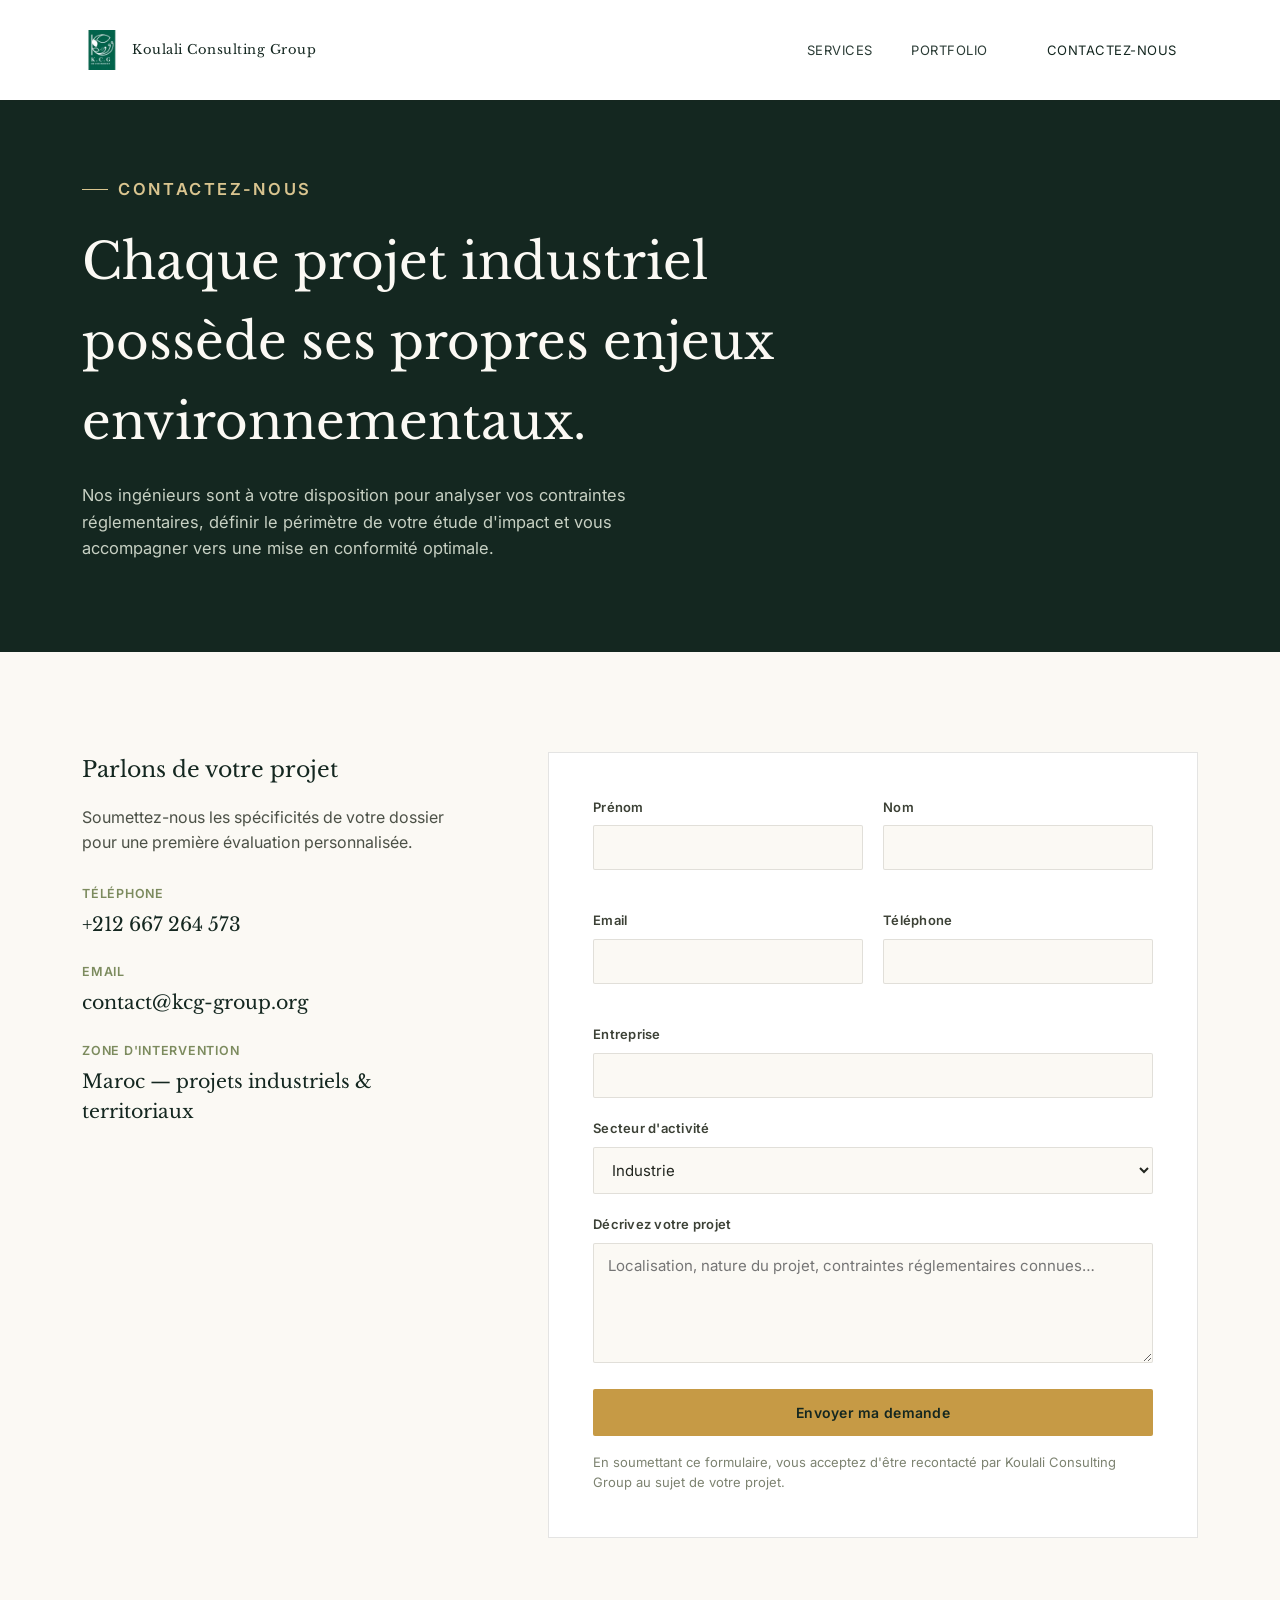
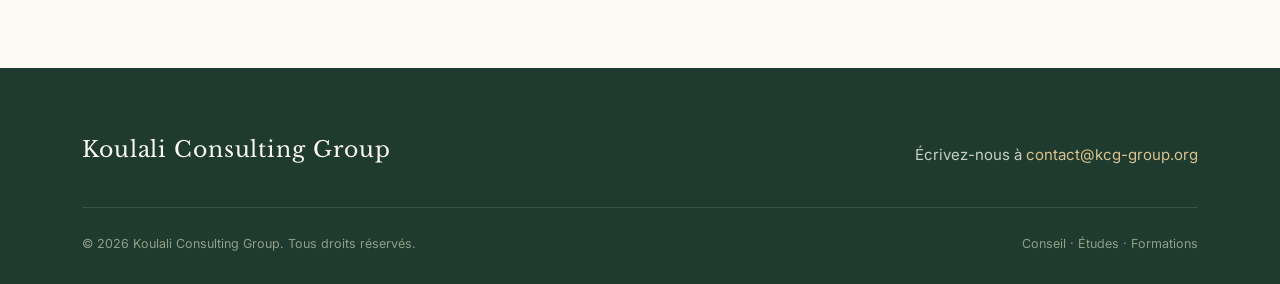
==== contact.html @ edbafaaf "contact.html" ====
<!doctype html>
<html lang="fr">
<head>
<meta charset="utf-8">
<meta name="viewport" content="width=device-width, initial-scale=1">
<title>Contactez-nous — Koulali Consulting Group</title>
<link rel="preconnect" href="https://fonts.gstatic.com" crossorigin>
<link rel="stylesheet" href="https://fonts.googleapis.com/css2?family=Libre+Baskerville:ital,wght@0,400;0,700;1,400&family=Inter:wght@400;500;600;700&display=swap">
<link rel="stylesheet" href="styles.css">
</head>
<body>

<header id="siteHeader">
  <div class="wrap">
    <a href="index.html" class="logo">
      <img src="logo.png" alt="Koulali Consulting Group Logo" style="height: 40px; vertical-align: middle; margin-right: 10px;">
      Koulali Consulting Group
    </a>
    <nav id="siteNav">
      <button class="menu-toggle" id="menuToggle" aria-label="Ouvrir le menu">
        <span></span><span></span><span></span>
      </button>
      <ul>
        <li><a href="index.html#services">Services</a></li>
        <li><a href="portfolio.html">Portfolio</a></li>
        <li><a href="contact.html" class="cta">Contactez-nous</a></li>
      </ul>
    </nav>
  </div>
</header>

<section class="page-hero">
  <div class="wrap">
    <p class="eyebrow">Contactez-nous</p>
    <h1>Chaque projet industriel possède ses propres enjeux environnementaux.</h1>
    <p>Nos ingénieurs sont à votre disposition pour analyser vos contraintes réglementaires, définir le périmètre de votre étude d'impact et vous accompagner vers une mise en conformité optimale.</p>
  </div>
</section>

<section class="contact-section">
  <div class="wrap contact-grid">

    <div class="contact-info">
      <h3>Parlons de votre projet</h3>
      <p>Soumettez-nous les spécificités de votre dossier pour une première évaluation personnalisée.</p>

      <div class="contact-detail">
        <div class="k">Téléphone</div>
        <a href="tel:+212667264573">+212 667 264 573</a>
      </div>
      <div class="contact-detail">
        <div class="k">Email</div>
        <a href="mailto:contact@kcg-group.org">contact@kcg-group.org</a>
      </div>
      <div class="contact-detail">
        <div class="k">Zone d'intervention</div>
        <span>Maroc — projets industriels &amp; territoriaux</span>
      </div>
    </div>

    <div class="form-card">
      <div class="form-success" id="formSuccess">
        Merci ! Votre message a bien été envoyé. Nous revenons vers vous rapidement.
      </div>

      <!--
        Front-end only for now — this needs a real submission target.
        Easiest options: a form backend like Formspree/Basin (set the
        form action to their endpoint and keep method="POST"), or your
        own server endpoint. The current JS in script.js just shows the
        success message without actually sending anything.
      -->
      <form id="contactForm">
        <div class="form-row">
          <div class="field">
            <label for="firstName">Prénom</label>
            <input type="text" id="firstName" name="firstName" required>
          </div>
          <div class="field">
            <label for="lastName">Nom</label>
            <input type="text" id="lastName" name="lastName" required>
          </div>
        </div>

        <div class="form-row">
          <div class="field">
            <label for="email">Email</label>
            <input type="email" id="email" name="email" required>
          </div>
          <div class="field">
            <label for="phone">Téléphone</label>
            <input type="tel" id="phone" name="phone">
          </div>
        </div>

        <div class="field">
          <label for="company">Entreprise</label>
          <input type="text" id="company" name="company">
        </div>

        <div class="field">
          <label for="sector">Secteur d'activité</label>
          <select id="sector" name="sector">
            <option>Industrie</option>
            <option>Logistique &amp; infrastructures</option>
            <option>Énergie</option>
            <option>Agroalimentaire</option>
            <option>Tourisme &amp; immobilier</option>
            <option>Autre</option>
          </select>
        </div>

        <div class="field">
          <label for="message">Décrivez votre projet</label>
          <textarea id="message" name="message" required placeholder="Localisation, nature du projet, contraintes réglementaires connues…"></textarea>
        </div>

        <button type="submit" class="btn btn-primary">Envoyer ma demande</button>
        <p class="form-note">En soumettant ce formulaire, vous acceptez d'être recontacté par Koulali Consulting Group au sujet de votre projet.</p>
      </form>
    </div>

  </div>
</section>

<footer>
  <div class="wrap">
    <div class="footer-top">
      <a href="index.html" class="logo">Koulali Consulting Group</a>
      <p class="contact-line">Écrivez-nous à <a href="mailto:contact@kcg-group.org">contact@kcg-group.org</a></p>
    </div>
    <div class="footer-bottom">
      <span>© 2026 Koulali Consulting Group. Tous droits réservés.</span>
      <span>Conseil · Études · Formations</span>
    </div>
  </div>
</footer>

<script src="script.js"></script>
</body>
</html>
---- styles.css ----
:root{
    --forest:#1f3a2e;
    --forest-deep:#142720;
    --sand:#f3ede0;
    --ochre:#c69a45;
    --moss:#7c8b5e;
    --ink:#22261f;
    --paper:#fbf9f4;
    --line: rgba(34,38,31,0.12);
    --serif: 'Libre Baskerville', Georgia, serif;
    --sans: 'Inter', -apple-system, BlinkMacSystemFont, sans-serif;
    --container: 1180px;
  }

  *{box-sizing:border-box; margin:0; padding:0;}
  html{scroll-behavior:smooth;}
  body{
    font-family: var(--sans);
    color: var(--ink);
    background: var(--paper);
    line-height:1.6;
    -webkit-font-smoothing: antialiased;
  }
  img{max-width:100%; display:block;}
  a{color:inherit; text-decoration:none;}
  ul{list-style:none;}
  .wrap{max-width:var(--container); margin:0 auto; padding:0 32px;}
  
  .eyebrow{
    font-family: var(--sans);
    font-size:12.5px;
    letter-spacing:.16em;
    text-transform:uppercase;
    font-weight:600;
    color: var(--ochre);
    display:flex; align-items:center; gap:10px;
  }
  .eyebrow::before{
    content:"";
    width:26px; height:1px; background: var(--ochre);
    display:inline-block;
  }
  h1,h2,h3{ font-family: var(--serif); font-weight:400; color: var(--forest-deep); }
  h2{ font-size: clamp(30px,4vw,44px); line-height:1.15; letter-spacing:-.01em;}
  .btn{
    display:inline-flex; align-items:center; gap:10px;
    padding:14px 28px;
    border-radius:2px;
    font-family:var(--sans); font-weight:600; font-size:14px;
    letter-spacing:.02em;
    border:1px solid transparent;
    cursor:pointer;
    transition: all .25s ease;
  }
  
.button-wrapper {
  display: flex;
  justify-content: flex-end; /* Centers the button under the text */
}

/* Ensure the button matches your existing design */
.btn-secondary {
  background: transparent; 
  border: 1px solid #d9c48f;      
  color: #d9c48f;
  margin-top: 60px;                 
  padding: 12px 30px;
  text-decoration: none;
  font-weight: bold;
  transition: all 0.3s ease;
}

.btn-secondary:hover {
  background: #d9c48f;              /* Fills the background on hover */
  color: #000;                      /* Changes text to black on hover */
}
   
  .btn-primary{ background: var(--ochre); color: var(--forest-deep); }
  .btn-primary:hover{ background:#dbaf5c; transform:translateY(-1px);}
  .btn-outline{ border-color: rgba(255,255,255,.5); color:#fff; }
  .btn-outline:hover{ border-color:#fff; background:rgba(255,255,255,.08);}
  .btn-outline.dark{ border-color: rgba(34,38,31,.3); color: var(--forest-deep);}
  .btn-outline.dark:hover{ border-color: var(--forest-deep); background: rgba(31,58,46,.06);}

  /* ===== Header ===== */
  header{
    position:fixed; top:0; left:0; right:0; z-index:100;
    padding:30px 0;
    background: #ffffff;
    box-shadow: 0 1px 0 var(--line);
    transition: background .35s ease, padding .35s ease, box-shadow .35s ease;
  }
  header .wrap{ display:flex; align-items:center; justify-content:space-between; }
  header.scrolled{
    background: #ffffff;
    backdrop-filter: blur(6px);
    padding:20px 0;
    box-shadow: 0 1px 0 var(--line);
  }
  
  .logo { 
  display: flex;
  align-items: center;
  font-family: var(--serif); 
  font-size: 13px; 
  letter-spacing: .04em; 
  color: var(--forest-deep); 
  transition: color .35s ease;
}
.logo img {
  height: 30px; /* Adjust this value based on your header's height */
  width: auto;
  margin-right: 12px; /* Adds space between the logo and text */
}
  .logo b{font-weight:700;}
  header.scrolled .logo{ color: var(--forest-deep); }
  nav ul{ display:flex; gap:38px; align-items:center; }
  nav a{
    font-size:13px; font-weight:400; letter-spacing:.04em; text-transform:uppercase;
    color:var(--forest-deep); opacity:.9; transition: color .35s ease, opacity .2s;
  }
  header.scrolled nav a{ color: var(--forest-deep); }
  nav a:hover{ opacity:.65; }
  nav a.cta{
    padding:10px 20px; border:1px solid rgba(255,255,255,.55); border-radius:2px; opacity:1;
  }
  header.scrolled nav a.cta{ border-color: rgba(31,58,46,.35); }
  nav a.cta:hover{ background:rgba(255,255,255,.12); }
  header.scrolled nav a.cta:hover{ background: rgba(31,58,46,.06); }
  .menu-toggle{ display:none; }

  /* ===== Hero ===== */
  .hero{
    position:relative;
    min-height: 92vh;
    display:flex; align-items:flex-end;
    background: linear-gradient(180deg, rgba(20,39,32,.35), rgba(15,28,23,.82)),
      url('https://images.squarespace-cdn.com/content/v1/6a2030fb1f6ac825b6d7515f/d8b0d832-1fa6-4586-a76b-be7e11b95d45/PL-52.jpg') center/cover no-repeat;
    padding: 160px 0 0;
    overflow:hidden;
  }
  .hero-inner{ max-width: 900px; margin: 0 auto; text-align: center; padding-bottom: 120px; }
  .hero-wrap {
  padding: 0 !important; /* Forces removal of the 32px padding for this section */
  max-width: 100%;       /* Allows it to occupy full screen width */
}
  .hero .eyebrow{ color:#d9c48f; margin-bottom:22px; }
  .hero .eyebrow::before{ background:#d9c48f; }
  .hero h1{
    font-size: clamp(36px, 5.4vw, 62px);
    line-height:1.12;
    color:#fdfcf8;
    margin-bottom:30px;
    max-width: 100%;
    text-align: center;
    white-space: normal;
  }
  .hero-actions{ display:flex; justify-content: center; gap:16px; flex-wrap:wrap; margin-top:24px;}
  .hero-divider{
    position:absolute; left:0; right:0; bottom:-1px; line-height:0;
  }
  .hero-divider svg{ width:100%; height:auto; display:block; }

  /* ===== About ===== */
  .about{ background: var(--paper); padding: 130px 0 110px; }
  .about .grid{
    display:grid; grid-template-columns: 0.9fr 1.1fr; gap:76px; align-items:center;
  }
  .about-media{ position:relative; }
  .about-media img{ border-radius:2px; }
  .about-media::before{
    content:"";
    position:absolute; top:-22px; left:-22px; width:60%; height:60%;
    border:1px solid var(--ochre);
    z-index:-1;
  }
  .about h2{ margin-bottom:24px; }
  .about p{ color:#4c5147; font-size:16.5px; max-width: 52ch; margin-bottom:16px;}
  .about p:last-of-type{ margin-bottom:0; }
  .about .kicker-line{ font-family: var(--serif); font-style:italic; color: var(--moss); font-size:19px; margin-top:26px; }

  /* ===== Services ===== */
  .services{ background: var(--forest); color:#f2efe6; padding: 130px 0; position:relative; }
  .services .head{ max-width: 640px; margin-bottom: 56px; }
  .services .eyebrow{ color:#d9c48f; }
  .services .eyebrow::before{ background:#d9c48f; }
  .services h2{ color:#fbf9f4; }
  .services > .wrap > p{ color:#c7d0c3; margin-top:18px; font-size:16.5px; max-width:56ch; }

  .tabs{ display:flex; gap:8px; flex-wrap:wrap; border-bottom:1px solid rgba(255,255,255,.14); margin-bottom:48px; }
  .tab-btn{
    background:none; border:none; cursor:pointer;
    font-family:var(--sans); color:#c7d0c3; font-size:14px; font-weight:600;
    letter-spacing:.03em; text-transform:uppercase;
    padding:14px 18px 16px;
    position:relative;
    transition: color .2s;
  }
  .tab-btn::after{
    content:""; position:absolute; left:18px; right:18px; bottom:-1px; height:2px;
    background: var(--ochre); transform: scaleX(0); transform-origin:left;
    transition: transform .25s ease;
  }
  .tab-btn:hover{ color:#fff; }
  .tab-btn.active{ color:#fff; }
  .tab-btn.active::after{ transform: scaleX(1); }

  .panel{ display:none; }
  .panel.active{ display:block; animation: fadein .4s ease; }
  @keyframes fadein{ from{opacity:0; transform:translateY(6px);} to{opacity:1; transform:none;} }

  .panel-tag{ font-family: var(--serif); font-style:italic; font-size:20px; color:#d9c48f; margin-bottom:34px; }

  .service-cards{ display:grid; grid-template-columns: repeat(3, 1fr); gap:1px; background: rgba(255,255,255,.14); border:1px solid rgba(255,255,255,.14); }
  .service-card{ background: var(--forest-deep); padding:34px 30px; }
  .service-card .leaf{ margin-bottom:20px; }
  .service-card h3{ color:#fbf9f4; font-size:19px; margin-bottom:12px; line-height:1.3; }
  .service-card p{ color:#b9c2b4; font-size:14.5px; }

  /* ===== Clients ===== */
  .clients{ padding:80px; background: #ffffff; }
  .clients h2{ text-align:center; margin-bottom:16px; }
  .clients .sub{ text-align:center; color:#5c6153; margin-bottom:56px; }
.logo-grid {
  display: flex;
  flex-wrap: wrap; /* Allows wrapping on smaller screens */
  justify-content: center;
  align-items: center;
  gap: 30px 50px;
  max-width: 1200px;
  margin: 0 auto; /* Centers the whole block */
  padding: 0 20px; /* Removes excessive side padding */
}
.logo-cell {
  background: transparent;
  display: flex;
  align-items: center;
  justify-content: center;
  padding: 0;
}
.logo-cell img {
  max-height: 120px; /* Adjust height to match the look in image_3aa4df.png */
  width: auto;
  filter: none; /* Keep the original colors as seen in the image */
  opacity: 1;
  transition: transform .3s ease;
}
  .logo-cell:hover img{ transform: scale(1.04); }

  /* ===== CTA banner ===== */
  .cta-banner{
    background: var(--forest-deep); color:#fff; padding:90px 0;
    text-align:center;
  }
  .cta-banner h2{ color:#fbf9f4; margin-bottom:26px; }
  .cta-banner p{ color:#c7d0c3; max-width:50ch; margin:0 auto 34px; }

  /* ===== Contact / Footer ===== */
  footer{ background: var(--forest); color:#c7d0c3; padding: 64px 0 30px; }
  .footer-top{
    display:flex; justify-content:space-between; align-items:flex-end; flex-wrap:wrap; gap:30px;
    padding-bottom:40px; border-bottom:1px solid rgba(255,255,255,.12); margin-bottom:26px;
  }
  footer .logo{ color:#fbf9f4; font-size:22px; }
  footer .contact-line{ font-size:15px; }
  footer .contact-line a{ color:#d9c48f; }
  .footer-bottom{ display:flex; justify-content:space-between; font-size:12.5px; color:#8ea089; flex-wrap:wrap; gap:10px;}

  /* ===== Responsive ===== */
  @media (max-width: 900px){
    .about .grid{ grid-template-columns:1fr; gap:44px; }
    .about-media{ order:-1; }
    .service-cards{ grid-template-columns: 1fr 1fr; }
    .logo-grid{ grid-template-columns: repeat(3,1fr); }
  }
  @media (max-width: 720px){
    nav ul{
      position:fixed; inset:0 0 0 30%; top:0; height:100vh;
      background: var(--forest-deep);
      flex-direction:column; justify-content:center; align-items:flex-start;
      padding:40px; gap:26px;
      transform: translateX(100%); transition: transform .35s ease;
    }
    nav ul a{ color:#fbf9f4 !important; font-size:16px; }
    nav.open ul{ transform: translateX(0); }
    .menu-toggle{
      display:flex; flex-direction:column; gap:5px; background:none; border:none; cursor:pointer; z-index:200;
      padding:6px;
    }
    .menu-toggle span{ width:24px; height:2px; background:#fff; transition:.3s; }
    header.scrolled .menu-toggle span{ background: var(--forest-deep); }
    .service-cards{ grid-template-columns: 1fr; }
    .logo-grid{ grid-template-columns: repeat(2,1fr); }
    .hero-inner{ padding-bottom:90px; }
  }

.carousel-container {
  width: 100vw; /* Forces the container to be the full width of the viewport */
  position: relative;
  left: 50%;
  right: 50%;
  margin-left: -50vw; /* Pulls the container to the left edge */
  margin-right: -50vw; /* Pulls the container to the right edge */
  overflow: hidden;
}

.carousel-track {
  display: flex;
  gap: 60px; /* Space between logos */
  justify-content: flex-start;
  animation: scroll 35s linear infinite;
  width: max-content;
}

@keyframes scroll {
  from { transform: translateX(0); }
  to { transform: translateX(-50%); } /* Scrolls through the first set */
}


/* ===== Page intro (Portfolio / Contact headers) ===== */
.page-hero{
  background: var(--forest-deep);
  color:#f2efe6;
  padding: 176px 0 90px;
}
.page-hero .eyebrow{ color:#d9c48f; margin-bottom:20px; }
.page-hero .eyebrow::before{ background:#d9c48f; }
.page-hero h1{ color:#fbf9f4; font-size:clamp(32px,4.6vw,50px); max-width:22ch; margin-bottom:20px; }
.page-hero p{ color:#c7d0c3; max-width:62ch; font-size:16.5px; }

/* ===== Portfolio: stats + filter bar ===== */
.portfolio-stats{ background: var(--paper); padding:70px 0 0; }
.stats-row{
  display:flex; gap:0; border:1px solid var(--line); margin-bottom:56px;
}
.stat{
  flex:1; padding:26px 30px; border-right:1px solid var(--line);
}
.stat:last-child{ border-right:none; }
.stat .num{ font-family: var(--serif); font-size:34px; color:var(--forest-deep); line-height:1; }
.stat .label{ font-size:13px; color:#6b7062; margin-top:6px; letter-spacing:.02em; }

.filter-bar{
  display:flex; align-items:center; justify-content:space-between; gap:20px; flex-wrap:wrap;
  padding-bottom:24px; margin-bottom:0;
}
.filter-bar .filter-left{ display:flex; align-items:center; gap:14px; flex-wrap:wrap; }
.filter-bar label{ font-size:13px; font-weight:600; letter-spacing:.03em; text-transform:uppercase; color:#5c6153; }
.select-wrap{ position:relative; }
.select-wrap select{
  appearance:none;
  font-family: var(--sans); font-size:14.5px; color: var(--forest-deep);
  background: var(--paper); border:1px solid var(--line); border-radius:2px;
  padding:11px 40px 11px 16px; cursor:pointer; min-width:220px;
}
.select-wrap::after{
  content:"▾"; position:absolute; right:16px; top:50%; transform:translateY(-50%);
  color: var(--moss); pointer-events:none; font-size:12px;
}
.filter-count{ font-size:14px; color:#5c6153; }
.filter-count b{ color: var(--forest-deep); font-family:var(--serif); font-size:17px; }

.map-shell{
  border:1px solid var(--line);
  background:#eef0e8;
  min-height: 560px;
  margin-bottom:20px;
  position:relative;
  display:flex; align-items:center; justify-content:center;
}
.map-shell .map-placeholder-note{
  font-size:13.5px; color:#7d8371; text-align:center; max-width:340px; line-height:1.6;
}
.map-hint{ font-size:13.5px; color:#7d8371; margin-bottom:56px; }

/* ===== Portfolio CTA ===== */
.infra-cta{
  background: var(--forest);
  color:#f2efe6;
  padding:90px 0;
}
.infra-cta .wrap{ display:flex; align-items:center; justify-content:space-between; gap:40px; flex-wrap:wrap; }
.infra-cta h2{ color:#fbf9f4; font-size:clamp(26px,3.4vw,36px); max-width:26ch; }
.infra-cta p{ color:#c7d0c3; max-width:42ch; margin-top:14px; }
.infra-cta .btn{ flex-shrink:0; }

/* ===== Contact page ===== */
.contact-section{ background: var(--paper); padding: 100px 0 130px; }
.contact-grid{
  display:grid; grid-template-columns: 1fr 1.3fr; gap:70px; align-items:flex-start;
}
.contact-info h3{ font-size:22px; color:var(--forest-deep); margin-bottom:18px; }
.contact-info p{ color:#4c5147; margin-bottom:28px; font-size:16px; }
.contact-detail{ margin-bottom:22px; }
.contact-detail .k{ font-size:12.5px; letter-spacing:.06em; text-transform:uppercase; color:var(--moss); font-weight:600; margin-bottom:6px; }
.contact-detail a, .contact-detail span{ font-family:var(--serif); font-size:19px; color:var(--forest-deep); }
.contact-detail a:hover{ color: var(--ochre); }

.form-card{
  background:#fff; border:1px solid var(--line); padding:44px;
}
.form-row{ display:grid; grid-template-columns:1fr 1fr; gap:20px; margin-bottom:20px; }
.field{ display:flex; flex-direction:column; gap:8px; margin-bottom:20px; }
.field label{ font-size:13px; font-weight:600; letter-spacing:.02em; color:#3c4136; }
.field input, .field select, .field textarea{
  font-family: var(--sans); font-size:15px; color: var(--ink);
  border:1px solid var(--line); border-radius:2px; padding:12px 14px;
  background: var(--paper);
}
.field textarea{ resize:vertical; min-height:120px; }
.field input:focus, .field select:focus, .field textarea:focus{
  outline:none; border-color: var(--moss);
}
.form-card .btn-primary{ width:100%; justify-content:center; margin-top:6px; }
.form-note{ font-size:13px; color:#7d8371; margin-top:16px; }
.form-success{
  display:none; background:#eef3e8; border:1px solid var(--moss); color:#334a2a;
  padding:16px 18px; font-size:14.5px; margin-bottom:20px; border-radius:2px;
}
.form-success.show{ display:block; }

@media (max-width: 900px){
  .contact-grid{ grid-template-columns:1fr; }
  .stats-row{ flex-direction:column; }
  .stat{ border-right:none; border-bottom:1px solid var(--line); }
  .stat:last-child{ border-bottom:none; }
  .infra-cta .wrap{ flex-direction:column; align-items:flex-start; }
  .form-row{ grid-template-columns:1fr; }
}
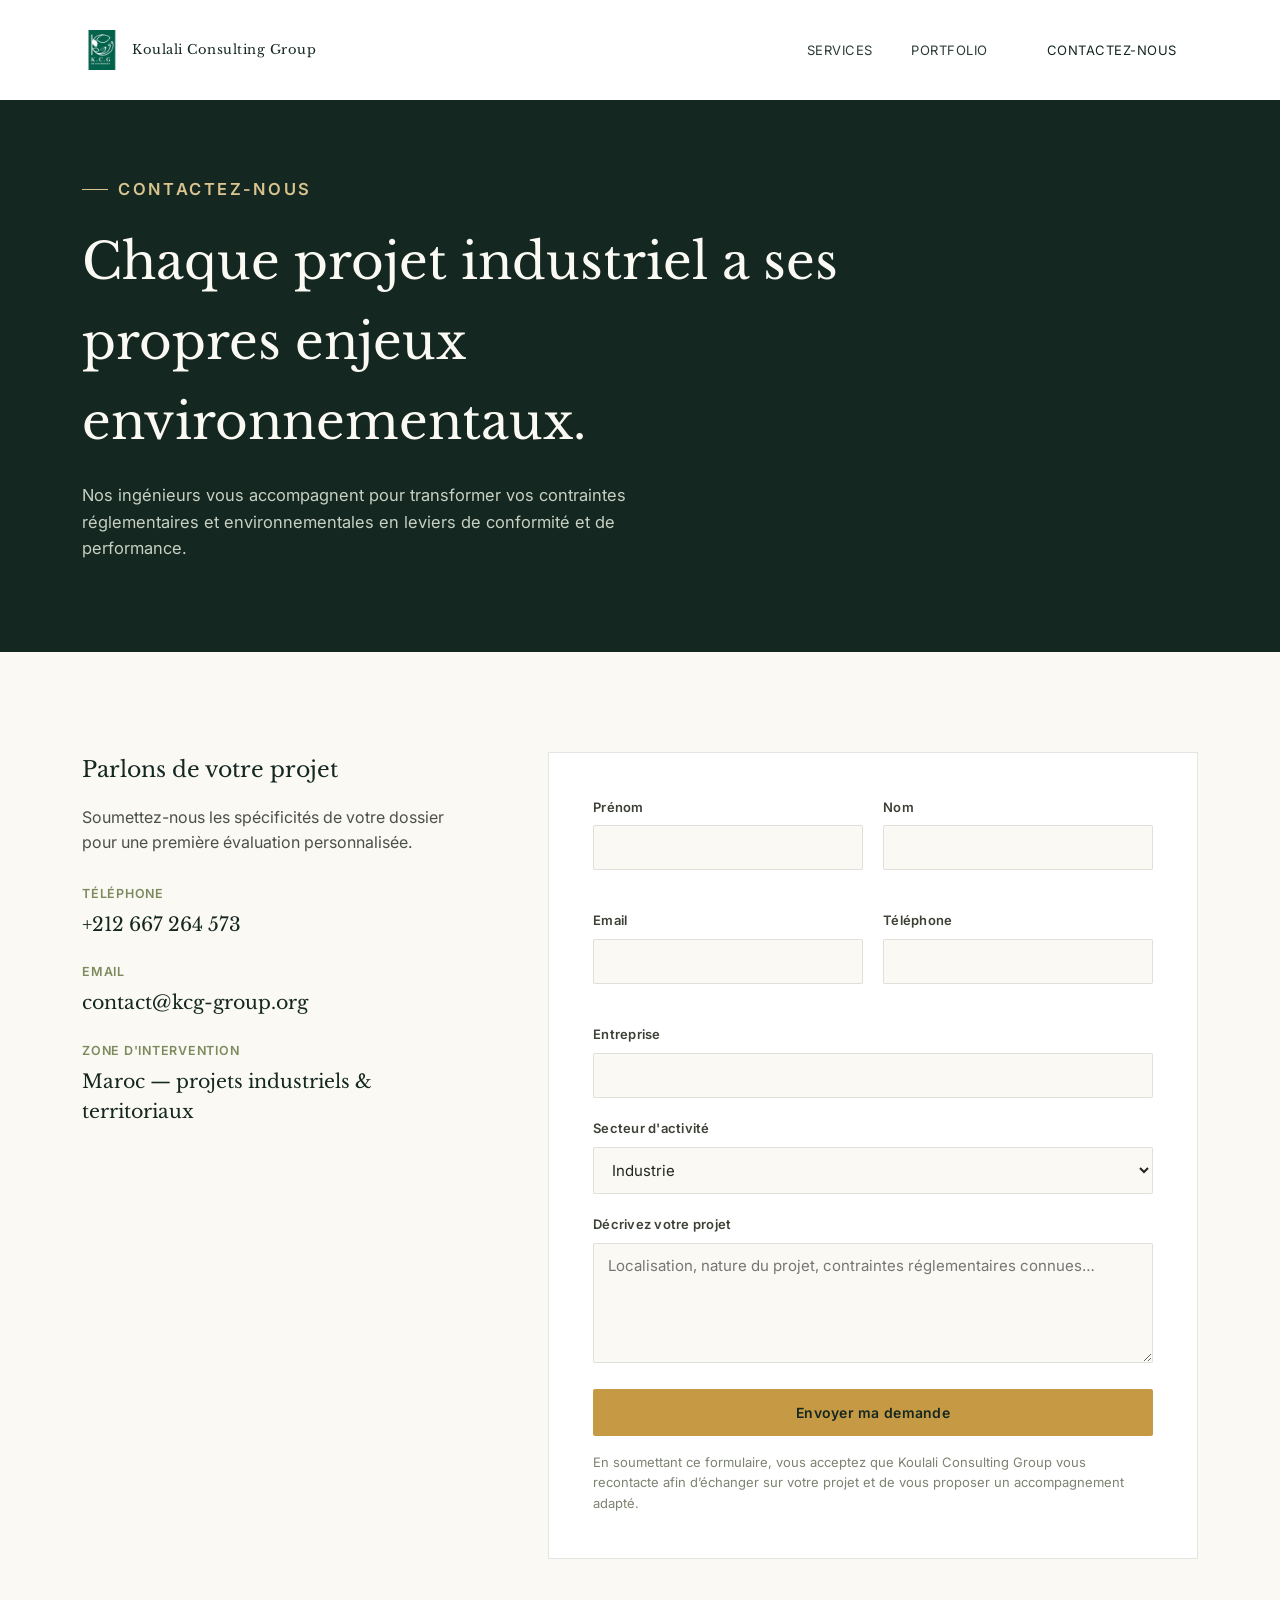
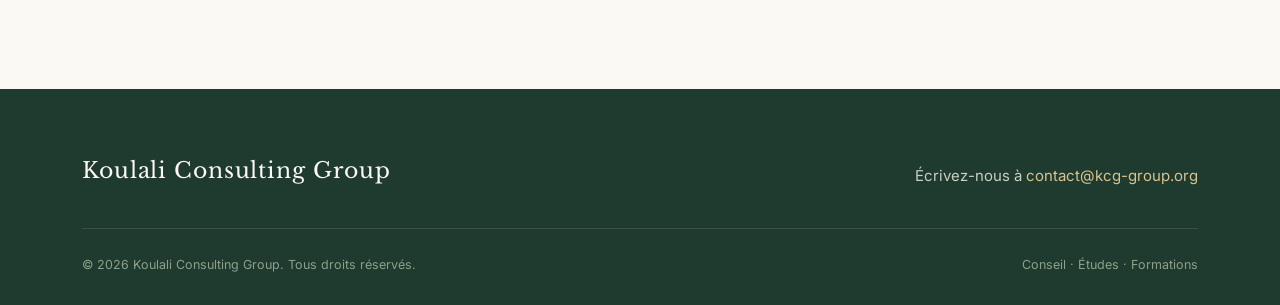
==== commit 812ccc03: "contact.html" ====
--- a/contact.html
+++ b/contact.html
@@ -9,6 +9,7 @@
 <link rel="stylesheet" href="styles.css">
 </head>
 <body>
+  
 
 <header id="siteHeader">
   <div class="wrap">
@@ -32,8 +33,8 @@
 <section class="page-hero">
   <div class="wrap">
     <p class="eyebrow">Contactez-nous</p>
-    <h1>Chaque projet industriel possède ses propres enjeux environnementaux.</h1>
-    <p>Nos ingénieurs sont à votre disposition pour analyser vos contraintes réglementaires, définir le périmètre de votre étude d'impact et vous accompagner vers une mise en conformité optimale.</p>
+    <h1>Chaque projet industriel a ses propres enjeux environnementaux.</h1>
+    <p>Nos ingénieurs vous accompagnent pour transformer vos contraintes réglementaires et environnementales en leviers de conformité et de performance.</p>
   </div>
 </section>
 
@@ -63,13 +64,6 @@
         Merci ! Votre message a bien été envoyé. Nous revenons vers vous rapidement.
       </div>
 
-      <!--
-        Front-end only for now — this needs a real submission target.
-        Easiest options: a form backend like Formspree/Basin (set the
-        form action to their endpoint and keep method="POST"), or your
-        own server endpoint. The current JS in script.js just shows the
-        success message without actually sending anything.
-      -->
       <form id="contactForm">
         <div class="form-row">
           <div class="field">
@@ -115,8 +109,8 @@
           <textarea id="message" name="message" required placeholder="Localisation, nature du projet, contraintes réglementaires connues…"></textarea>
         </div>
 
-        <button type="submit" class="btn btn-primary">Envoyer ma demande</button>
-        <p class="form-note">En soumettant ce formulaire, vous acceptez d'être recontacté par Koulali Consulting Group au sujet de votre projet.</p>
+        <button type="submit" class="btn btn-primary" id="submitBtn">Envoyer ma demande</button>
+        <p class="form-note">En soumettant ce formulaire, vous acceptez que Koulali Consulting Group vous recontacte afin d’échanger sur votre projet et de vous proposer un accompagnement adapté.</p>
       </form>
     </div>
 
@@ -137,5 +131,34 @@
 </footer>
 
 <script src="script.js"></script>
+<script>
+document.getElementById('contactForm').addEventListener('submit', async function(e) {
+  e.preventDefault();
+  const btn = document.getElementById('submitBtn');
+  btn.textContent = 'Envoi en cours…';
+  btn.disabled = true;
+
+  const formData = new FormData(this);
+
+  try {
+    const response = await fetch('https://formspree.io/f/xjgqzwyw', {
+      method: 'POST',
+      body: formData,
+      headers: { 'Accept': 'application/json' }
+    });
+
+    if (response.ok) {
+      document.getElementById('contactForm').style.display = 'none';
+      document.getElementById('formSuccess').style.display = 'block';
+    } else {
+      btn.textContent = 'Erreur — réessayez';
+      btn.disabled = false;
+    }
+  } catch (error) {
+    btn.textContent = 'Erreur — réessayez';
+    btn.disabled = false;
+  }
+});
+</script>
 </body>
 </html>
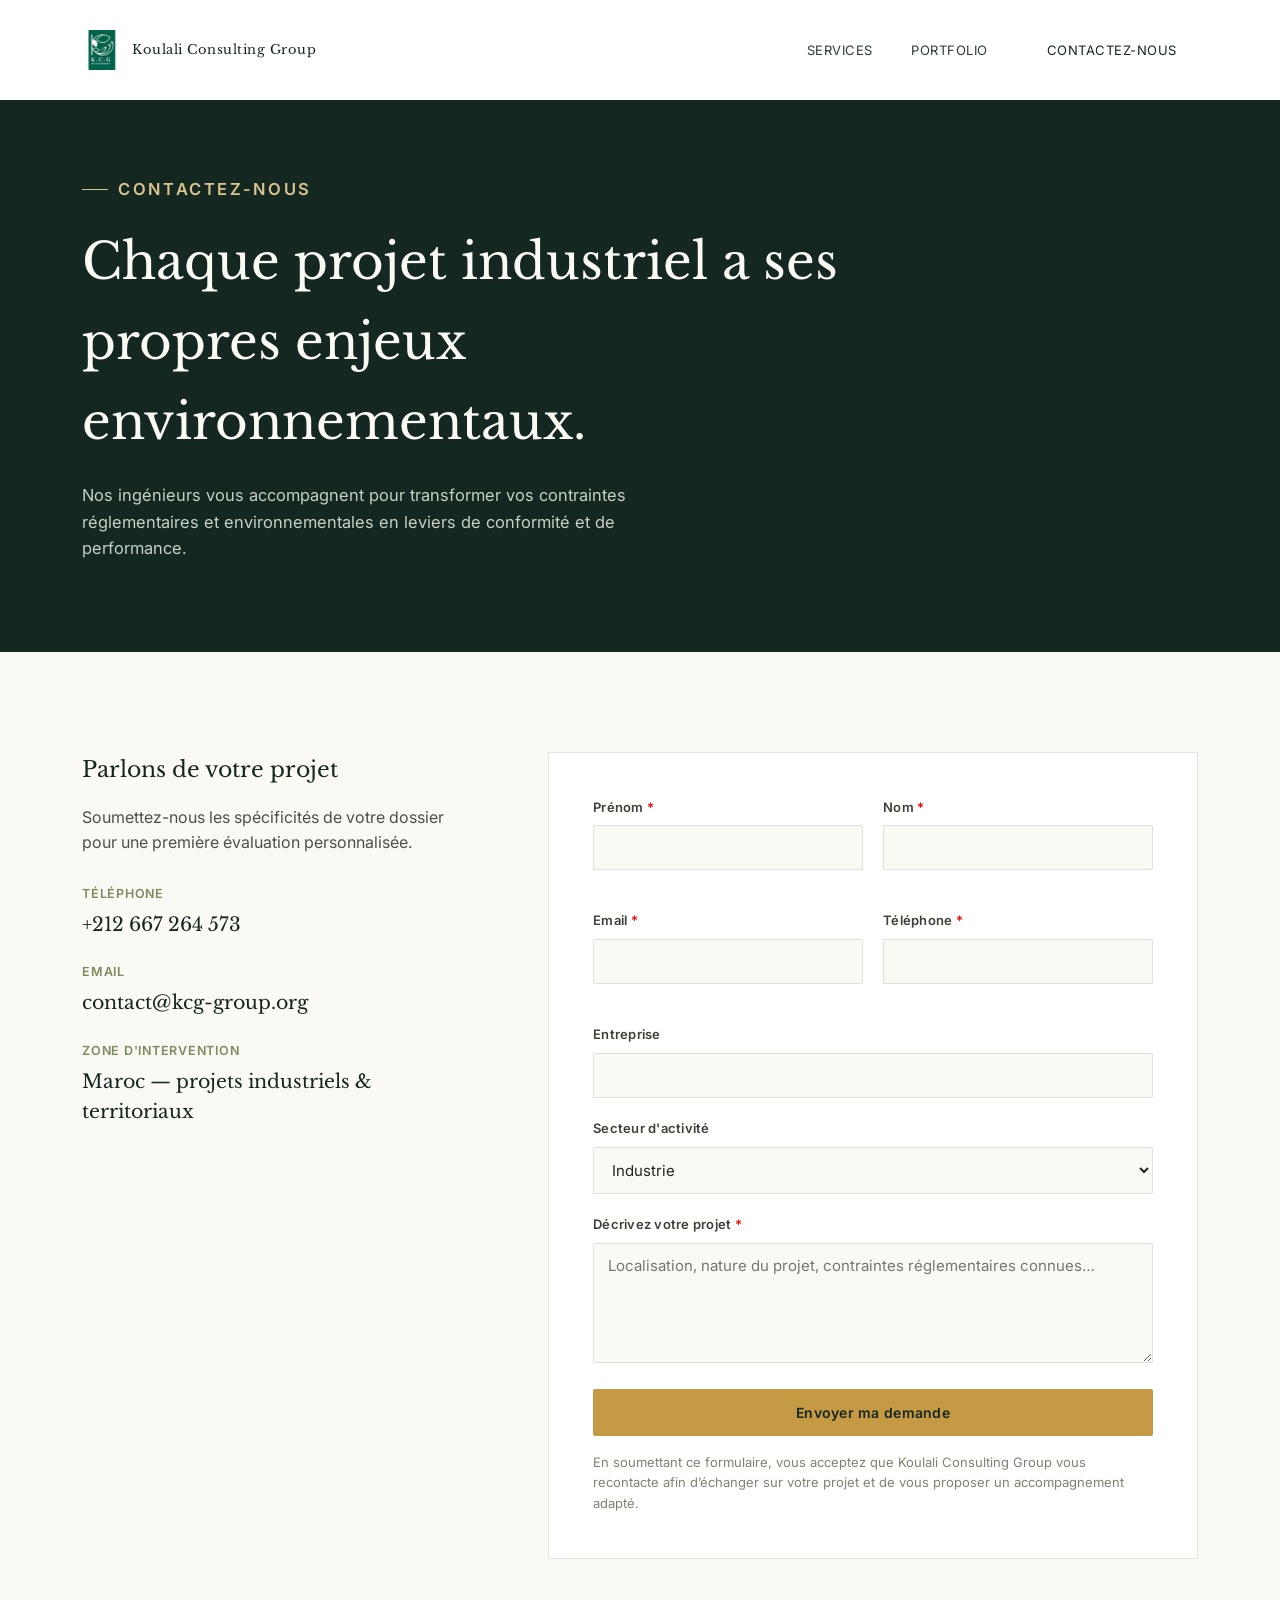
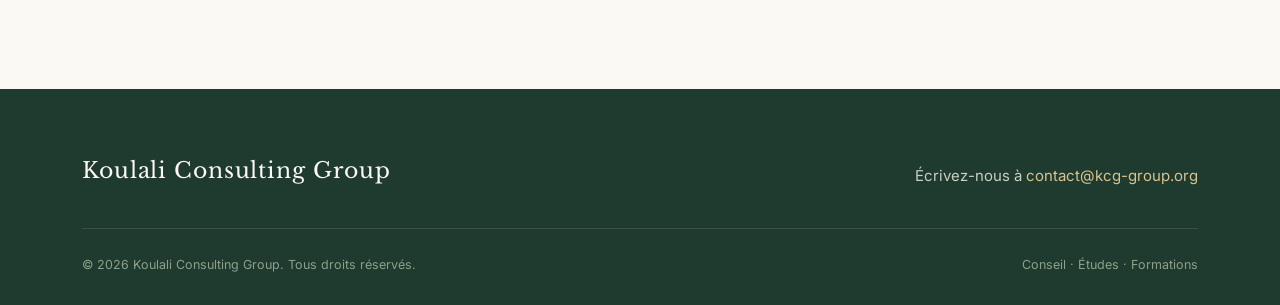
==== commit 253d38cc: "contact.html" ====
--- a/contact.html
+++ b/contact.html
@@ -67,22 +67,22 @@
       <form id="contactForm">
         <div class="form-row">
           <div class="field">
-            <label for="firstName">Prénom</label>
+            <label for="firstName">Prénom <span style="color: red;">*</span></label>
             <input type="text" id="firstName" name="firstName" required>
           </div>
           <div class="field">
-            <label for="lastName">Nom</label>
+            <label for="lastName">Nom <span style="color: red;">*</span></label>
             <input type="text" id="lastName" name="lastName" required>
           </div>
         </div>
 
         <div class="form-row">
           <div class="field">
-            <label for="email">Email</label>
+            <label for="email">Email <span style="color: red;">*</span></label>
             <input type="email" id="email" name="email" required>
           </div>
           <div class="field">
-            <label for="phone">Téléphone</label>
+            <label for="phone">Téléphone <span style="color: red;">*</span></label>
             <input type="tel" id="phone" name="phone">
           </div>
         </div>
@@ -105,7 +105,7 @@
         </div>
 
         <div class="field">
-          <label for="message">Décrivez votre projet</label>
+          <label for="message">Décrivez votre projet <span style="color: red;">*</span></label>
           <textarea id="message" name="message" required placeholder="Localisation, nature du projet, contraintes réglementaires connues…"></textarea>
         </div>
 
